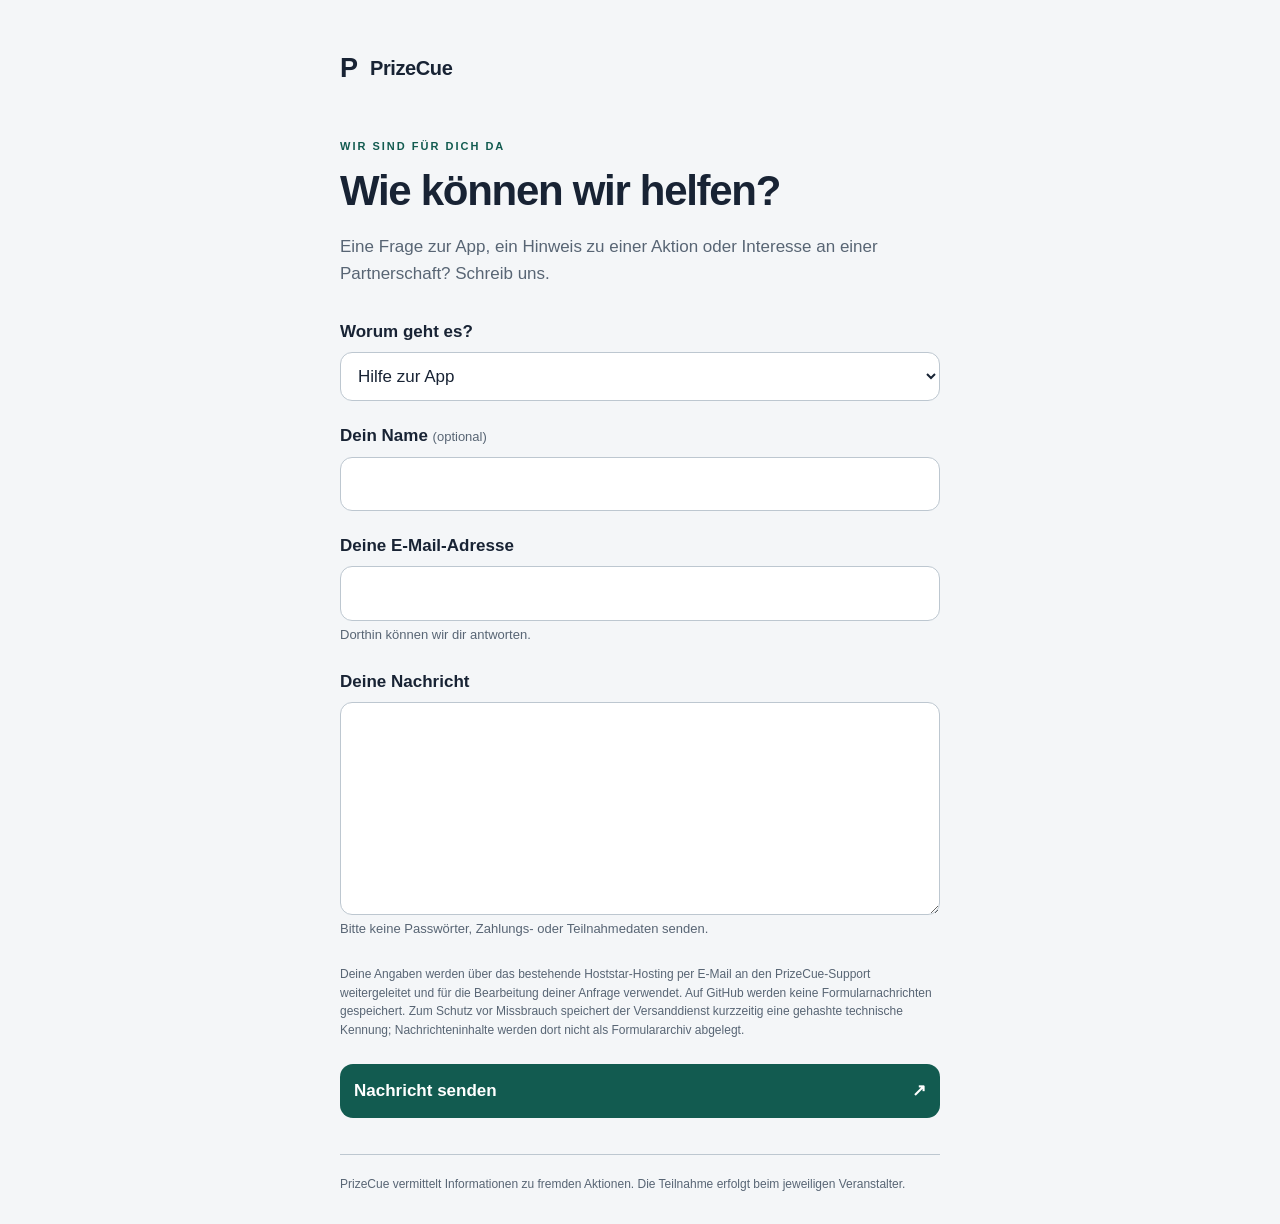
==== index.html @ 0e1b3403 "Publish PrizeCue contact form with bounded mail delivery" ====
<!doctype html>
<html lang="de"><head><meta charset="utf-8"><meta name="viewport" content="width=device-width,initial-scale=1"><meta name="referrer" content="no-referrer"><meta name="color-scheme" content="light dark"><title>Kontakt · PrizeCue</title><link rel="stylesheet" href="style.css"><script src="contact.js" defer></script></head>
<body><main><a class="brand" href="./" aria-label="PrizeCue Kontakt">P<span>PrizeCue</span></a><p class="eyebrow">WIR SIND FÜR DICH DA</p><h1>Wie können wir helfen?</h1><p class="intro">Eine Frage zur App, ein Hinweis zu einer Aktion oder Interesse an einer Partnerschaft? Schreib uns.</p>
<form id="contact" novalidate><label for="topic">Worum geht es?</label><select id="topic" name="topic"><option value="app">Hilfe zur App</option><option value="aktion">Hinweis zu einer Aktion</option><option value="partner">Partnerschaft & Hotelangebote</option><option value="sonstiges">Etwas anderes</option></select>
<label for="name">Dein Name <span>(optional)</span></label><input id="name" name="name" autocomplete="name" maxlength="100">
<label for="email">Deine E-Mail-Adresse</label><input id="email" name="email" type="email" autocomplete="email" maxlength="254" required aria-describedby="email-help"><small id="email-help">Dorthin können wir dir antworten.</small>
<label for="message">Deine Nachricht</label><textarea id="message" name="message" rows="7" minlength="10" maxlength="4000" required aria-describedby="message-help"></textarea><small id="message-help">Bitte keine Passwörter, Zahlungs- oder Teilnahmedaten senden.</small>
<div class="trap" aria-hidden="true"><label for="website">Website</label><input id="website" name="website" tabindex="-1" autocomplete="off"></div>
<p class="privacy">Deine Angaben werden über das bestehende Hoststar-Hosting per E-Mail an den PrizeCue-Support weitergeleitet und für die Bearbeitung deiner Anfrage verwendet. Auf GitHub werden keine Formularnachrichten gespeichert. Zum Schutz vor Missbrauch speichert der Versanddienst kurzzeitig eine gehashte technische Kennung; Nachrichteninhalte werden dort nicht als Formulararchiv abgelegt.</p>
<button type="submit" id="send">Nachricht senden <span aria-hidden="true">↗</span></button><p id="status" role="status" aria-live="polite"></p></form>
<footer>PrizeCue vermittelt Informationen zu fremden Aktionen. Die Teilnahme erfolgt beim jeweiligen Veranstalter.</footer></main></body></html>
---- style.css ----
:root{font:17px/1.55 -apple-system,BlinkMacSystemFont,"Segoe UI",sans-serif;color:#182334;background:#f4f6f8;color-scheme:light dark;--field:#fff;--border:#bdc7d0;--muted:#586574;--accent:#125b50}*{box-sizing:border-box}body{margin:0}main{width:min(100% - 40px,600px);margin:48px auto 30px}.brand{display:flex;align-items:center;gap:12px;text-decoration:none;color:inherit;font-size:27px;font-weight:800}.brand:first-letter{color:var(--accent)}.brand span{font-size:20px;letter-spacing:-.4px}.eyebrow{font-size:11px;font-weight:800;letter-spacing:2px;color:var(--accent);margin-top:48px}h1{font-size:clamp(30px,6vw,42px);letter-spacing:-1.3px;line-height:1.13;margin:12px 0 20px}.intro{color:var(--muted);margin-bottom:32px}label{display:block;font-weight:650;margin:22px 0 7px}label span,small{font-size:13px;font-weight:400;color:var(--muted)}input,select,textarea{display:block;width:100%;padding:13px;border:1px solid var(--border);border-radius:12px;background:var(--field);color:inherit;font:inherit}textarea{resize:vertical}input:focus,select:focus,textarea:focus{outline:3px solid #54c9b477;outline-offset:2px}.privacy,footer{font-size:12px;color:var(--muted)}.privacy{margin:24px 0}button{width:100%;min-height:52px;border:0;border-radius:13px;background:var(--accent);color:white;font:inherit;font-weight:700;padding:14px;display:flex;justify-content:space-between;cursor:pointer}button:disabled{opacity:.6;cursor:wait}button:focus-visible{outline:3px solid #54c9b4;outline-offset:3px}footer{margin-top:36px;border-top:1px solid var(--border);padding-top:20px}.trap{position:absolute;left:-10000px;width:1px;height:1px;overflow:hidden}#status{white-space:pre-line;font-size:15px}#status.error{color:#a32626}@media(prefers-color-scheme:dark){:root{color:#eff3f7;background:#101923;--field:#1a2733;--border:#415464;--muted:#b3c0cb;--accent:#137e6b}#status.error{color:#ffb4b4}}@media(max-width:500px){main{margin-top:24px}.eyebrow{margin-top:32px}}
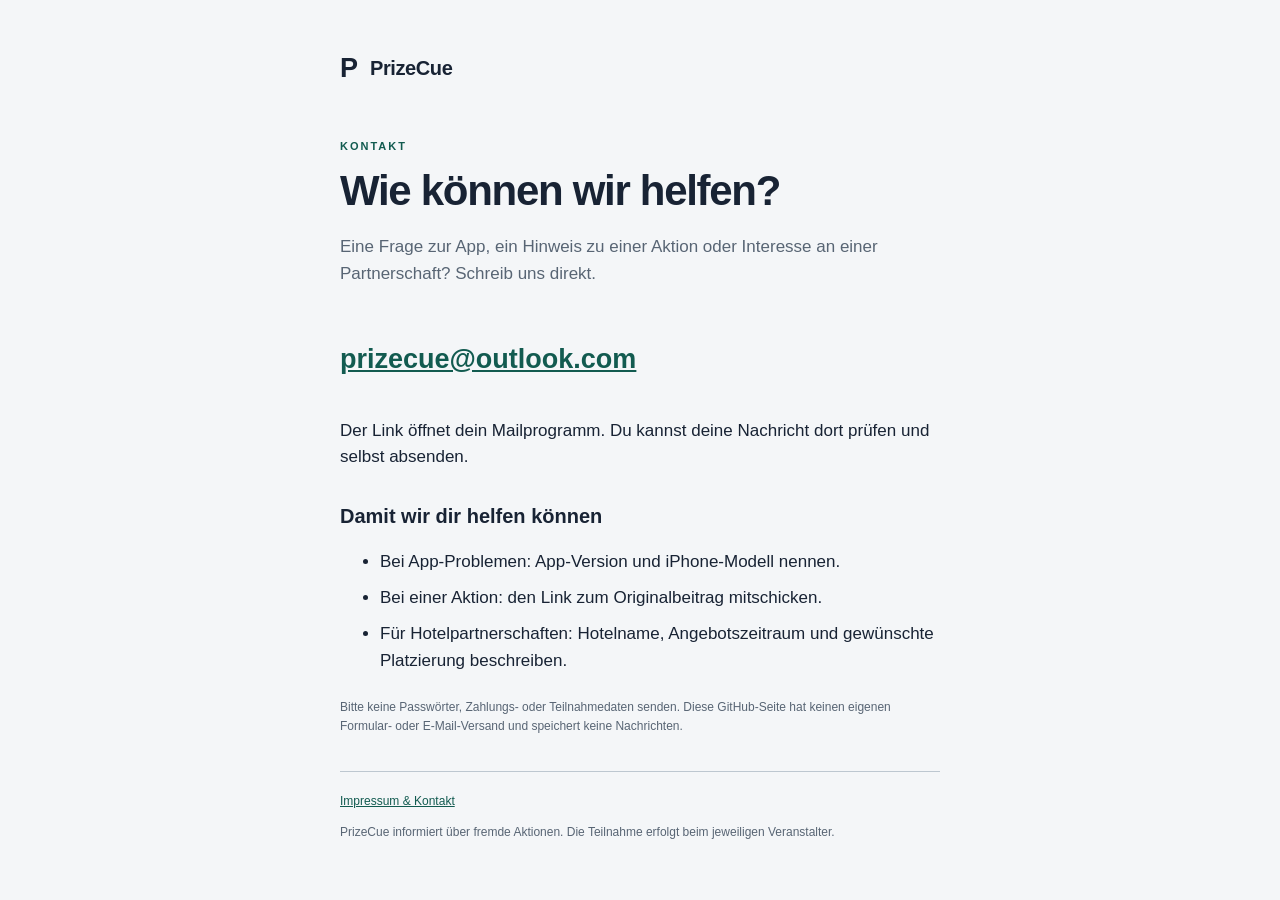
==== commit 8857bb29: "Use direct contact email on GitHub without a sending backend" ====
--- a/index.html
+++ b/index.html
@@ -1,11 +1,8 @@
 <!doctype html>
-<html lang="de"><head><meta charset="utf-8"><meta name="viewport" content="width=device-width,initial-scale=1"><meta name="referrer" content="no-referrer"><meta name="color-scheme" content="light dark"><title>Kontakt · PrizeCue</title><link rel="stylesheet" href="style.css"><script src="contact.js" defer></script></head>
-<body><main><a class="brand" href="./" aria-label="PrizeCue Kontakt">P<span>PrizeCue</span></a><p class="eyebrow">WIR SIND FÜR DICH DA</p><h1>Wie können wir helfen?</h1><p class="intro">Eine Frage zur App, ein Hinweis zu einer Aktion oder Interesse an einer Partnerschaft? Schreib uns.</p>
-<form id="contact" novalidate><label for="topic">Worum geht es?</label><select id="topic" name="topic"><option value="app">Hilfe zur App</option><option value="aktion">Hinweis zu einer Aktion</option><option value="partner">Partnerschaft & Hotelangebote</option><option value="sonstiges">Etwas anderes</option></select>
-<label for="name">Dein Name <span>(optional)</span></label><input id="name" name="name" autocomplete="name" maxlength="100">
-<label for="email">Deine E-Mail-Adresse</label><input id="email" name="email" type="email" autocomplete="email" maxlength="254" required aria-describedby="email-help"><small id="email-help">Dorthin können wir dir antworten.</small>
-<label for="message">Deine Nachricht</label><textarea id="message" name="message" rows="7" minlength="10" maxlength="4000" required aria-describedby="message-help"></textarea><small id="message-help">Bitte keine Passwörter, Zahlungs- oder Teilnahmedaten senden.</small>
-<div class="trap" aria-hidden="true"><label for="website">Website</label><input id="website" name="website" tabindex="-1" autocomplete="off"></div>
-<p class="privacy">Deine Angaben werden über das bestehende Hoststar-Hosting per E-Mail an den PrizeCue-Support weitergeleitet und für die Bearbeitung deiner Anfrage verwendet. Auf GitHub werden keine Formularnachrichten gespeichert. Zum Schutz vor Missbrauch speichert der Versanddienst kurzzeitig eine gehashte technische Kennung; Nachrichteninhalte werden dort nicht als Formulararchiv abgelegt.</p>
-<button type="submit" id="send">Nachricht senden <span aria-hidden="true">↗</span></button><p id="status" role="status" aria-live="polite"></p></form>
-<footer>PrizeCue vermittelt Informationen zu fremden Aktionen. Die Teilnahme erfolgt beim jeweiligen Veranstalter.</footer></main></body></html>
+<html lang="de"><head><meta charset="utf-8"><meta name="viewport" content="width=device-width,initial-scale=1"><meta name="referrer" content="no-referrer"><meta name="color-scheme" content="light dark"><title>Kontakt · PrizeCue</title><link rel="stylesheet" href="style.css"></head>
+<body><main><a class="brand" href="./">P<span>PrizeCue</span></a><p class="eyebrow">KONTAKT</p><h1>Wie können wir helfen?</h1><p class="intro">Eine Frage zur App, ein Hinweis zu einer Aktion oder Interesse an einer Partnerschaft? Schreib uns direkt.</p>
+<a class="email" href="mailto:prizecue@outlook.com">prizecue@outlook.com</a>
+<p>Der Link öffnet dein Mailprogramm. Du kannst deine Nachricht dort prüfen und selbst absenden.</p>
+<h2>Damit wir dir helfen können</h2><ul><li>Bei App-Problemen: App-Version und iPhone-Modell nennen.</li><li>Bei einer Aktion: den Link zum Originalbeitrag mitschicken.</li><li>Für Hotelpartnerschaften: Hotelname, Angebotszeitraum und gewünschte Platzierung beschreiben.</li></ul>
+<p class="privacy">Bitte keine Passwörter, Zahlungs- oder Teilnahmedaten senden. Diese GitHub-Seite hat keinen eigenen Formular- oder E-Mail-Versand und speichert keine Nachrichten.</p>
+<footer><a href="impressum.html">Impressum & Kontakt</a><p>PrizeCue informiert über fremde Aktionen. Die Teilnahme erfolgt beim jeweiligen Veranstalter.</p></footer></main></body></html>
--- a/style.css
+++ b/style.css
@@ -1 +1,3 @@
 :root{font:17px/1.55 -apple-system,BlinkMacSystemFont,"Segoe UI",sans-serif;color:#182334;background:#f4f6f8;color-scheme:light dark;--field:#fff;--border:#bdc7d0;--muted:#586574;--accent:#125b50}*{box-sizing:border-box}body{margin:0}main{width:min(100% - 40px,600px);margin:48px auto 30px}.brand{display:flex;align-items:center;gap:12px;text-decoration:none;color:inherit;font-size:27px;font-weight:800}.brand:first-letter{color:var(--accent)}.brand span{font-size:20px;letter-spacing:-.4px}.eyebrow{font-size:11px;font-weight:800;letter-spacing:2px;color:var(--accent);margin-top:48px}h1{font-size:clamp(30px,6vw,42px);letter-spacing:-1.3px;line-height:1.13;margin:12px 0 20px}.intro{color:var(--muted);margin-bottom:32px}label{display:block;font-weight:650;margin:22px 0 7px}label span,small{font-size:13px;font-weight:400;color:var(--muted)}input,select,textarea{display:block;width:100%;padding:13px;border:1px solid var(--border);border-radius:12px;background:var(--field);color:inherit;font:inherit}textarea{resize:vertical}input:focus,select:focus,textarea:focus{outline:3px solid #54c9b477;outline-offset:2px}.privacy,footer{font-size:12px;color:var(--muted)}.privacy{margin:24px 0}button{width:100%;min-height:52px;border:0;border-radius:13px;background:var(--accent);color:white;font:inherit;font-weight:700;padding:14px;display:flex;justify-content:space-between;cursor:pointer}button:disabled{opacity:.6;cursor:wait}button:focus-visible{outline:3px solid #54c9b4;outline-offset:3px}footer{margin-top:36px;border-top:1px solid var(--border);padding-top:20px}.trap{position:absolute;left:-10000px;width:1px;height:1px;overflow:hidden}#status{white-space:pre-line;font-size:15px}#status.error{color:#a32626}@media(prefers-color-scheme:dark){:root{color:#eff3f7;background:#101923;--field:#1a2733;--border:#415464;--muted:#b3c0cb;--accent:#137e6b}#status.error{color:#ffb4b4}}@media(max-width:500px){main{margin-top:24px}.eyebrow{margin-top:32px}}
+
+.email{display:block;font-weight:750;font-size:clamp(20px,5vw,27px);padding:20px 0;color:var(--accent);overflow-wrap:anywhere}a{color:var(--accent)}h2{font-size:20px;margin-top:30px}li{margin:10px 0}
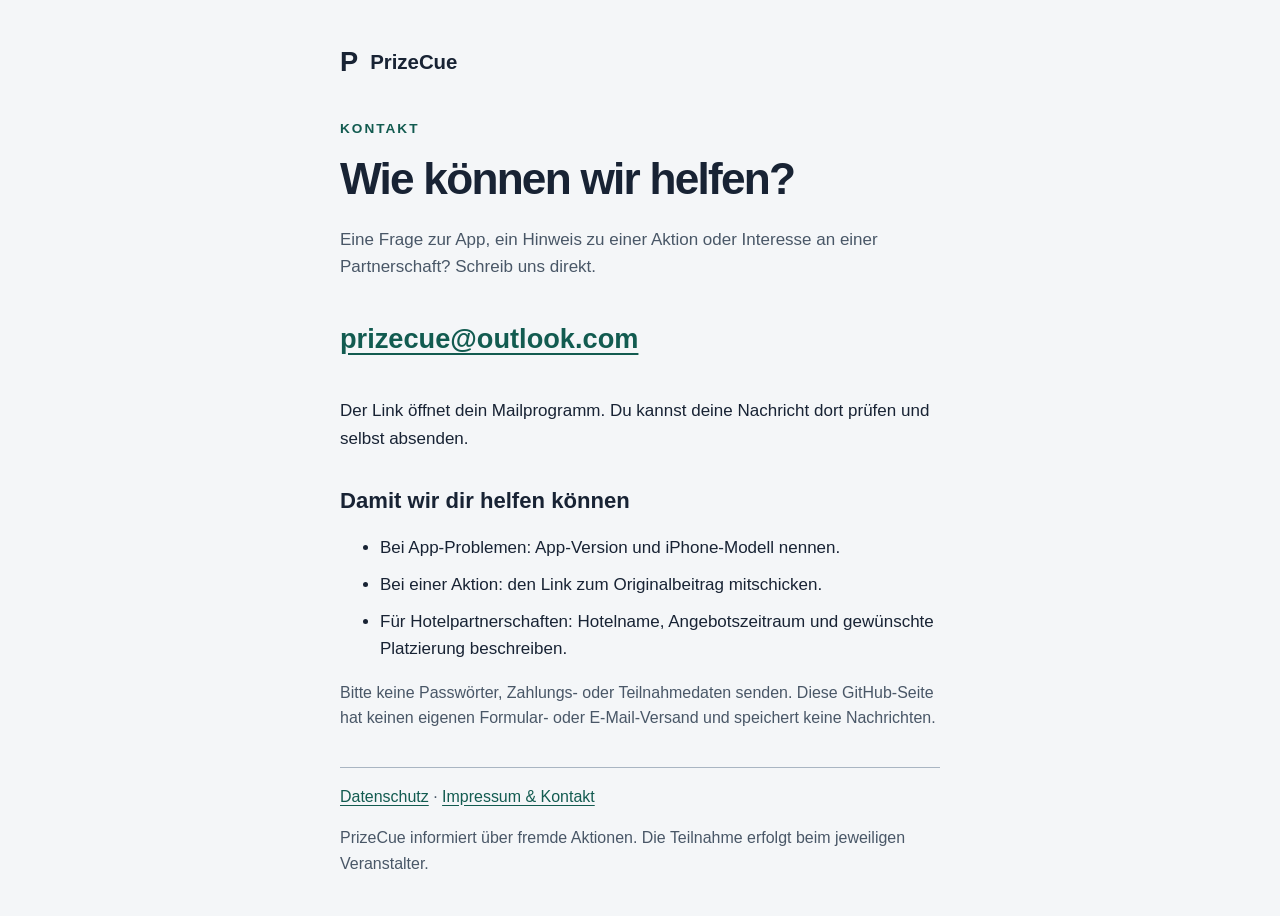
==== commit a52dcf17: "Publish privacy information and accessible static legal pages" ====
--- a/index.html
+++ b/index.html
@@ -5,4 +5,4 @@
 <p>Der Link öffnet dein Mailprogramm. Du kannst deine Nachricht dort prüfen und selbst absenden.</p>
 <h2>Damit wir dir helfen können</h2><ul><li>Bei App-Problemen: App-Version und iPhone-Modell nennen.</li><li>Bei einer Aktion: den Link zum Originalbeitrag mitschicken.</li><li>Für Hotelpartnerschaften: Hotelname, Angebotszeitraum und gewünschte Platzierung beschreiben.</li></ul>
 <p class="privacy">Bitte keine Passwörter, Zahlungs- oder Teilnahmedaten senden. Diese GitHub-Seite hat keinen eigenen Formular- oder E-Mail-Versand und speichert keine Nachrichten.</p>
-<footer><a href="impressum.html">Impressum & Kontakt</a><p>PrizeCue informiert über fremde Aktionen. Die Teilnahme erfolgt beim jeweiligen Veranstalter.</p></footer></main></body></html>
+<footer><a href="datenschutz.html">Datenschutz</a> · <a href="impressum.html">Impressum & Kontakt</a><p>PrizeCue informiert über fremde Aktionen. Die Teilnahme erfolgt beim jeweiligen Veranstalter.</p></footer></main></body></html>
--- a/style.css
+++ b/style.css
@@ -1,3 +1 @@
-:root{font:17px/1.55 -apple-system,BlinkMacSystemFont,"Segoe UI",sans-serif;color:#182334;background:#f4f6f8;color-scheme:light dark;--field:#fff;--border:#bdc7d0;--muted:#586574;--accent:#125b50}*{box-sizing:border-box}body{margin:0}main{width:min(100% - 40px,600px);margin:48px auto 30px}.brand{display:flex;align-items:center;gap:12px;text-decoration:none;color:inherit;font-size:27px;font-weight:800}.brand:first-letter{color:var(--accent)}.brand span{font-size:20px;letter-spacing:-.4px}.eyebrow{font-size:11px;font-weight:800;letter-spacing:2px;color:var(--accent);margin-top:48px}h1{font-size:clamp(30px,6vw,42px);letter-spacing:-1.3px;line-height:1.13;margin:12px 0 20px}.intro{color:var(--muted);margin-bottom:32px}label{display:block;font-weight:650;margin:22px 0 7px}label span,small{font-size:13px;font-weight:400;color:var(--muted)}input,select,textarea{display:block;width:100%;padding:13px;border:1px solid var(--border);border-radius:12px;background:var(--field);color:inherit;font:inherit}textarea{resize:vertical}input:focus,select:focus,textarea:focus{outline:3px solid #54c9b477;outline-offset:2px}.privacy,footer{font-size:12px;color:var(--muted)}.privacy{margin:24px 0}button{width:100%;min-height:52px;border:0;border-radius:13px;background:var(--accent);color:white;font:inherit;font-weight:700;padding:14px;display:flex;justify-content:space-between;cursor:pointer}button:disabled{opacity:.6;cursor:wait}button:focus-visible{outline:3px solid #54c9b4;outline-offset:3px}footer{margin-top:36px;border-top:1px solid var(--border);padding-top:20px}.trap{position:absolute;left:-10000px;width:1px;height:1px;overflow:hidden}#status{white-space:pre-line;font-size:15px}#status.error{color:#a32626}@media(prefers-color-scheme:dark){:root{color:#eff3f7;background:#101923;--field:#1a2733;--border:#415464;--muted:#b3c0cb;--accent:#137e6b}#status.error{color:#ffb4b4}}@media(max-width:500px){main{margin-top:24px}.eyebrow{margin-top:32px}}
-
-.email{display:block;font-weight:750;font-size:clamp(20px,5vw,27px);padding:20px 0;color:var(--accent);overflow-wrap:anywhere}a{color:var(--accent)}h2{font-size:20px;margin-top:30px}li{margin:10px 0}
+:root{font:17px/1.6 -apple-system,BlinkMacSystemFont,"Segoe UI",sans-serif;color:#182334;background:#f4f6f8;color-scheme:light dark;--border:#a9b5c2;--muted:#495767;--accent:#125b50;--panel:#fff}*{box-sizing:border-box}body{margin:0}main{width:min(100% - 40px,600px);margin:40px auto}.legal{max-width:780px;width:calc(100% - 40px)}.brand{display:flex;align-items:center;gap:12px;text-decoration:none;color:inherit;font-size:1.6rem;font-weight:800;min-height:44px}.brand span{font-size:1.2rem}.eyebrow{font-size:.8rem;font-weight:800;letter-spacing:2px;color:var(--accent);margin-top:2rem}h1{font-size:clamp(2rem,6vw,2.6rem);letter-spacing:-.04em;line-height:1.18;margin:12px 0 20px}h2{font-size:1.3rem;line-height:1.35;margin-top:2rem}.intro{color:var(--muted)}p,li,a{overflow-wrap:anywhere}a{color:var(--accent);text-underline-offset:.18em}a:focus-visible{outline:3px solid var(--accent);outline-offset:4px;border-radius:2px}.email{display:block;font-weight:750;font-size:clamp(1.15rem,5vw,1.6rem);padding:20px 0}nav{display:flex;flex-wrap:wrap;gap:4px 20px;margin-top:16px}nav a{display:inline-flex;align-items:center;min-height:44px}li{margin:10px 0}.privacy,footer{font-size:.94rem;color:var(--muted)}footer{margin-top:36px;border-top:1px solid var(--border);padding-top:16px}.draft{padding:18px;border:2px solid var(--accent);background:var(--panel);border-radius:12px;margin:24px 0}.skip{position:absolute;top:-150px;left:20px;padding:12px;background:var(--panel);z-index:10}.skip:focus{top:10px}@media(prefers-color-scheme:dark){:root{color:#eff3f7;background:#101923;--panel:#1a2733;--border:#607486;--muted:#c5d0dc;--accent:#70e4ce}}@media(prefers-contrast:more){:root{--muted:currentColor;--border:currentColor}}@media(max-width:500px){main{margin-top:24px}.eyebrow{margin-top:24px}}
